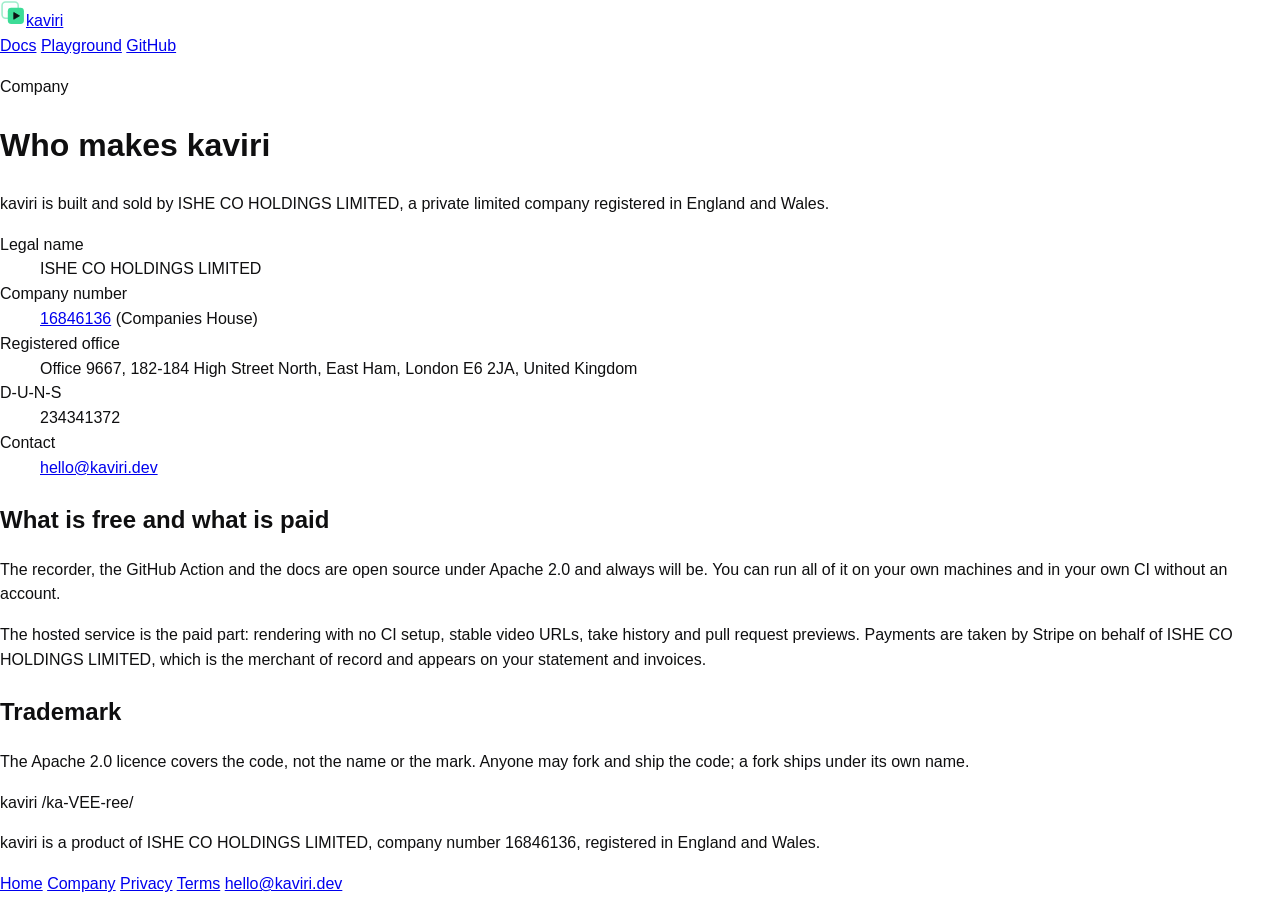
==== site/company/index.html @ cbbd6efd "New identity from the social kit, and company, privacy and terms pages The brand moves to the social" ====
<!doctype html>
<html lang="en">
<head>
<meta charset="utf-8">
<meta name="viewport" content="width=device-width, initial-scale=1">
<title>Company · kaviri</title>
<meta name="description" content="Who makes kaviri: ISHE CO HOLDINGS LIMITED, company 16846136, England and Wales.">
<link rel="canonical" href="https://kaviri.dev/company/">
<link rel="icon" href="/favicon.svg" type="image/svg+xml">
<link rel="stylesheet" href="/brand/tokens.css">
<link rel="stylesheet" href="/style.css">
<link rel="stylesheet" href="/docs.css">
</head>
<body>
<header class="site-head wrap">
  <a class="wordmark" href="/"><svg class="mark" viewBox="0 0 100 100" width="26" height="26" aria-hidden="true"><rect x="8" y="8" width="62" height="62" rx="13" fill="none" stroke="#3ddc97" stroke-width="6" opacity="0.5"/><rect x="30" y="30" width="62" height="62" rx="13" fill="#3ddc97"/><path d="M53 48L53 74L75 61Z" fill="#0e1013" stroke="#0e1013" stroke-width="3" stroke-linejoin="round"/></svg>kaviri</a>
  <nav>
    <a href="/docs/">Docs</a>
    <a href="/play/">Playground</a>
    <a href="https://github.com/thisisisheanesu/kaviri">GitHub</a>
  </nav>
</header>
<main class="wrap legal">
  <p class="eyebrow">Company</p>
  <h1>Who makes kaviri</h1>
  <p class="lede">kaviri is built and sold by ISHE CO HOLDINGS LIMITED, a private limited company registered in England and Wales.</p>
  <dl class="facts">
    <dt>Legal name</dt><dd>ISHE CO HOLDINGS LIMITED</dd>
    <dt>Company number</dt><dd><a href="https://find-and-update.company-information.service.gov.uk/company/16846136">16846136</a> (Companies House)</dd>
    <dt>Registered office</dt><dd>Office 9667, 182-184 High Street North, East Ham, London E6 2JA, United Kingdom</dd>
    <dt>D-U-N-S</dt><dd>234341372</dd>
    <dt>Contact</dt><dd><a href="mailto:hello@kaviri.dev">hello@kaviri.dev</a></dd>
  </dl>
  <h2>What is free and what is paid</h2>
  <p>The recorder, the GitHub Action and the docs are open source under Apache 2.0 and always will be. You can run all of it on your own machines and in your own CI without an account.</p>
  <p>The hosted service is the paid part: rendering with no CI setup, stable video URLs, take history and pull request previews. Payments are taken by Stripe on behalf of ISHE CO HOLDINGS LIMITED, which is the merchant of record and appears on your statement and invoices.</p>
  <h2>Trademark</h2>
  <p>The Apache 2.0 licence covers the code, not the name or the mark. Anyone may fork and ship the code; a fork ships under its own name.</p>
</main>
<footer class="site-foot wrap">
  <p class="pron">kaviri <span class="muted">/ka-VEE-ree/</span></p>
  <p>kaviri is a product of ISHE CO HOLDINGS LIMITED, company number 16846136, registered in England and Wales.</p>
  <div class="foot-links">
    <a href="/">Home</a>
    <a href="/company/">Company</a>
    <a href="/privacy/">Privacy</a>
    <a href="/terms/">Terms</a>
    <a href="mailto:hello@kaviri.dev">hello@kaviri.dev</a>
  </div>
</footer>
</body>
</html>
---- brand/tokens.css ----
/* kaviri design tokens.
   Every visible value in the landing page and the docs comes from here, so a
   colour or a size is changed in one place and nowhere else. Raw hex outside
   this file is a bug.

   Light is the default. Dark is applied twice on purpose: once from the OS
   preference, guarded so an explicit light choice always wins, and once from an
   explicit dark choice, so a theme toggle works without JavaScript touching
   anything but the data-theme attribute. */

/* Space Grotesk, variable 300 to 700, latin subset, self-hosted (SIL OFL 1.1). Display only:
   the h1/h2 and the wordmark. Body stays Inter. swap, so text is never invisible while it loads. */
@font-face {
  font-family: "Space Grotesk";
  src: url("fonts/space-grotesk.woff2") format("woff2");
  font-weight: 300 700;
  font-style: normal;
  font-display: swap;
}

:root {
  /* ---- Palette: the raw ramp -------------------------------------------- */
  /* Warm neutrals, not blue-grey. Paper, not screen. */
  --kv-white: #ffffff;
  --kv-n-50: #f7f7f5;
  --kv-n-100: #ededea;
  --kv-n-200: #dfdfdb;
  --kv-n-300: #c4c4be;
  --kv-n-400: #8a8a85;
  --kv-n-500: #5a5a57;
  --kv-n-600: #3a3a3a;
  --kv-n-700: #2a2a2b;
  --kv-n-800: #161617;
  --kv-ink: #0f0f10;

  /* One accent. Take green, the colour of the take that is running now. #3ddc97 is the brand
     colour and fills the mark everywhere, but it is 1.8:1 on paper, so on a light ground any
     text or control in the accent uses the deep shade, which is 5.4:1. */
  --kv-accent-700: #0b6e47;
  --kv-accent-600: #0e7a4f;
  --kv-accent-500: #3ddc97;
  --kv-accent-300: #7ff0bf;
  --kv-accent-wash: #e3f7ee;
  --kv-accent-wash-dark: #0f2a1f;
  --kv-brand-ground: #0e1013;

  /* Failure is its own colour now that the accent is green. Status only, never branding. */
  --kv-fail-600: #c43c22;
  --kv-fail-400: #ff6b5e;

  /* ---- Semantic colour: use these, not the ramp ------------------------- */
  --bg: var(--kv-white);
  --bg-subtle: var(--kv-n-50);
  --surface: var(--kv-white);
  --surface-raised: var(--kv-white);
  --code-bg: var(--kv-n-50);

  --text: var(--kv-ink);
  --text-muted: var(--kv-n-500);
  --text-faint: var(--kv-n-400);
  --text-inverse: var(--kv-n-50);

  --border: var(--kv-n-200);
  --border-strong: var(--kv-n-300);
  --border-inverse: var(--kv-n-700);

  --accent: var(--kv-accent-600);
  --accent-hover: var(--kv-accent-700);
  --accent-contrast: var(--kv-white);
  --brand: var(--kv-accent-500);
  --accent-wash: var(--kv-accent-wash);

  /* Success and failure exist because the product's whole claim is a build
     that passes or fails. They are status, never branding. */
  --ok: var(--kv-accent-600);
  --fail: var(--kv-fail-600);
  --focus: var(--kv-accent-600);
  --selection: var(--kv-accent-wash);

  /* ---- Type ------------------------------------------------------------- */
  --font-display: "Space Grotesk", "Inter", -apple-system, BlinkMacSystemFont, "Segoe UI", sans-serif;
  --font-sans: "Inter", -apple-system, BlinkMacSystemFont, "Segoe UI", Helvetica, Arial, sans-serif;
  --font-mono: "JetBrains Mono", ui-monospace, SFMono-Regular, "SF Mono", Menlo, Consolas, monospace;

  --text-2xs: 0.6875rem; /* 11px, only for the tracked-out eyebrow label */
  --text-xs: 0.75rem;
  --text-sm: 0.875rem;
  --text-base: 1rem;
  --text-md: 1.125rem;
  --text-lg: 1.375rem;
  --text-xl: 1.75rem;
  --text-2xl: 2.25rem;
  --text-3xl: 3rem;
  --text-4xl: 4rem;

  --leading-none: 1;
  --leading-tight: 1.15;
  --leading-snug: 1.3;
  --leading-normal: 1.55;
  --leading-loose: 1.7;

  --weight-regular: 400;
  --weight-medium: 500;
  --weight-semibold: 600;
  --weight-display: 700; /* Space Grotesk headings only */

  /* Big type needs negative tracking or it looks loose. Small caps labels need
     positive tracking or they look like a typo. */
  --tracking-display: -0.032em;
  --tracking-tight: -0.015em;
  --tracking-normal: 0;
  --tracking-caps: 0.09em;

  --measure: 68ch;
  --measure-narrow: 52ch;

  /* ---- Space: 4px base, no in-between values --------------------------- */
  --space-0: 0;
  --space-1: 0.25rem;
  --space-2: 0.5rem;
  --space-3: 0.75rem;
  --space-4: 1rem;
  --space-5: 1.5rem;
  --space-6: 2rem;
  --space-7: 3rem;
  --space-8: 4rem;
  --space-9: 6rem;
  --space-10: 8rem;
  --space-11: 12rem;

  --gutter: 1.5rem;
  --max-width: 1120px;
  --max-width-prose: 720px;

  /* ---- Radii: square by default ---------------------------------------- */
  --radius-0: 0;
  --radius-1: 3px;  /* buttons, inputs, chips */
  --radius-2: 6px;  /* cards, code blocks */
  --radius-3: 10px; /* media, the video frame */
  --radius-full: 999px;

  --border-width: 1px;

  /* ---- Elevation: borders first, shadow only when something floats ------ */
  --shadow-0: none;
  --shadow-1: 0 1px 2px rgba(15, 15, 16, 0.06);
  --shadow-2: 0 4px 12px rgba(15, 15, 16, 0.08);
  --shadow-3: 0 16px 48px rgba(15, 15, 16, 0.12);
  --ring: 0 0 0 3px rgba(14, 122, 79, 0.28);

  /* ---- Motion: short, and honest about easing -------------------------- */
  --duration-1: 90ms;
  --duration-2: 160ms;
  --duration-3: 320ms;
  --ease-out: cubic-bezier(0.22, 1, 0.36, 1);
  --ease-in-out: cubic-bezier(0.65, 0, 0.35, 1);
}

/* Dark from the OS preference. The :root:not([data-theme="light"]) guard is
   what lets an explicit light choice survive a dark system setting. */
@media (prefers-color-scheme: dark) {
  :root:not([data-theme="light"]) {
    --bg: #0b0b0c;
    --bg-subtle: #101012;
    --surface: #141416;
    --surface-raised: #1a1a1d;
    --code-bg: #131315;

    --text: #f2f2ef;
    --text-muted: #a1a1a0;
    --text-faint: #6e6e6c;
    --text-inverse: var(--kv-ink);

    --border: #26262a;
    --border-strong: #3a3a3f;
    --border-inverse: var(--kv-n-200);

    --accent: var(--kv-accent-500);
    --accent-hover: var(--kv-accent-300);
    --accent-contrast: var(--kv-brand-ground);
    --accent-wash: var(--kv-accent-wash-dark);

    --ok: var(--kv-accent-500);
    --fail: var(--kv-fail-400);
    --focus: var(--kv-accent-500);
    --selection: #12402d;

    --shadow-1: 0 1px 2px rgba(0, 0, 0, 0.5);
    --shadow-2: 0 4px 12px rgba(0, 0, 0, 0.55);
    --shadow-3: 0 16px 48px rgba(0, 0, 0, 0.65);
    --ring: 0 0 0 3px rgba(61, 220, 151, 0.32);
  }
}

/* Dark chosen explicitly. Same values, no media query, so the toggle is a
   single attribute on the html element. */
:root[data-theme="dark"] {
  --bg: #0b0b0c;
  --bg-subtle: #101012;
  --surface: #141416;
  --surface-raised: #1a1a1d;
  --code-bg: #131315;

  --text: #f2f2ef;
  --text-muted: #a1a1a0;
  --text-faint: #6e6e6c;
  --text-inverse: var(--kv-ink);

  --border: #26262a;
  --border-strong: #3a3a3f;
  --border-inverse: var(--kv-n-200);

  --accent: var(--kv-accent-500);
  --accent-hover: var(--kv-accent-300);
  --accent-contrast: var(--kv-brand-ground);
  --accent-wash: var(--kv-accent-wash-dark);

  --ok: var(--kv-accent-500);
  --fail: var(--kv-fail-400);
  --focus: var(--kv-accent-500);
  --selection: #12402d;

  --shadow-1: 0 1px 2px rgba(0, 0, 0, 0.5);
  --shadow-2: 0 4px 12px rgba(0, 0, 0, 0.55);
  --shadow-3: 0 16px 48px rgba(0, 0, 0, 0.65);
  --ring: 0 0 0 3px rgba(61, 220, 151, 0.32);
}

/* ---- The small amount of base styling the tokens imply ----------------- */

html {
  color-scheme: light dark;
  -webkit-text-size-adjust: 100%;
}

body {
  /* Explicit, so a page that forgets to set one still has the right paper. */
  background: var(--bg);
  color: var(--text);
  font-family: var(--font-sans);
  font-size: var(--text-base);
  line-height: var(--leading-normal);
  font-weight: var(--weight-regular);
  margin: 0;
  -webkit-font-smoothing: antialiased;
  text-rendering: optimizeLegibility;
}

::selection {
  background: var(--selection);
  color: var(--text);
}

:focus-visible {
  outline: 2px solid var(--focus);
  outline-offset: 2px;
}

@media (prefers-reduced-motion: reduce) {
  *,
  *::before,
  *::after {
    animation-duration: 0.01ms !important;
    transition-duration: 0.01ms !important;
    scroll-behavior: auto !important;
  }
}
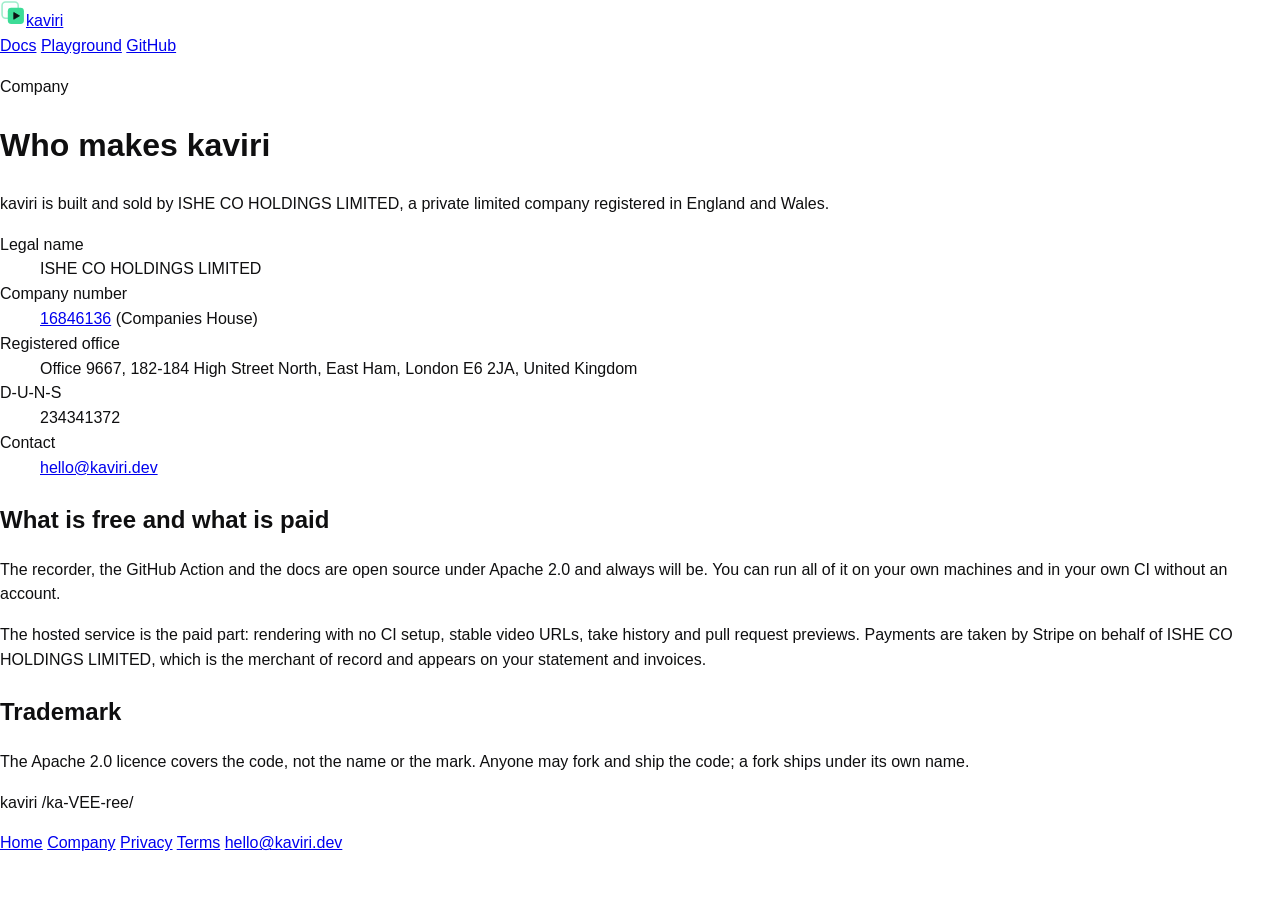
==== commit fdc57c16: "Keep the company name out of footers; it stays in the terms, privacy and company pages" ====
--- a/site/company/index.html
+++ b/site/company/index.html
@@ -39,7 +39,6 @@
 </main>
 <footer class="site-foot wrap">
   <p class="pron">kaviri <span class="muted">/ka-VEE-ree/</span></p>
-  <p>kaviri is a product of ISHE CO HOLDINGS LIMITED, company number 16846136, registered in England and Wales.</p>
   <div class="foot-links">
     <a href="/">Home</a>
     <a href="/company/">Company</a>
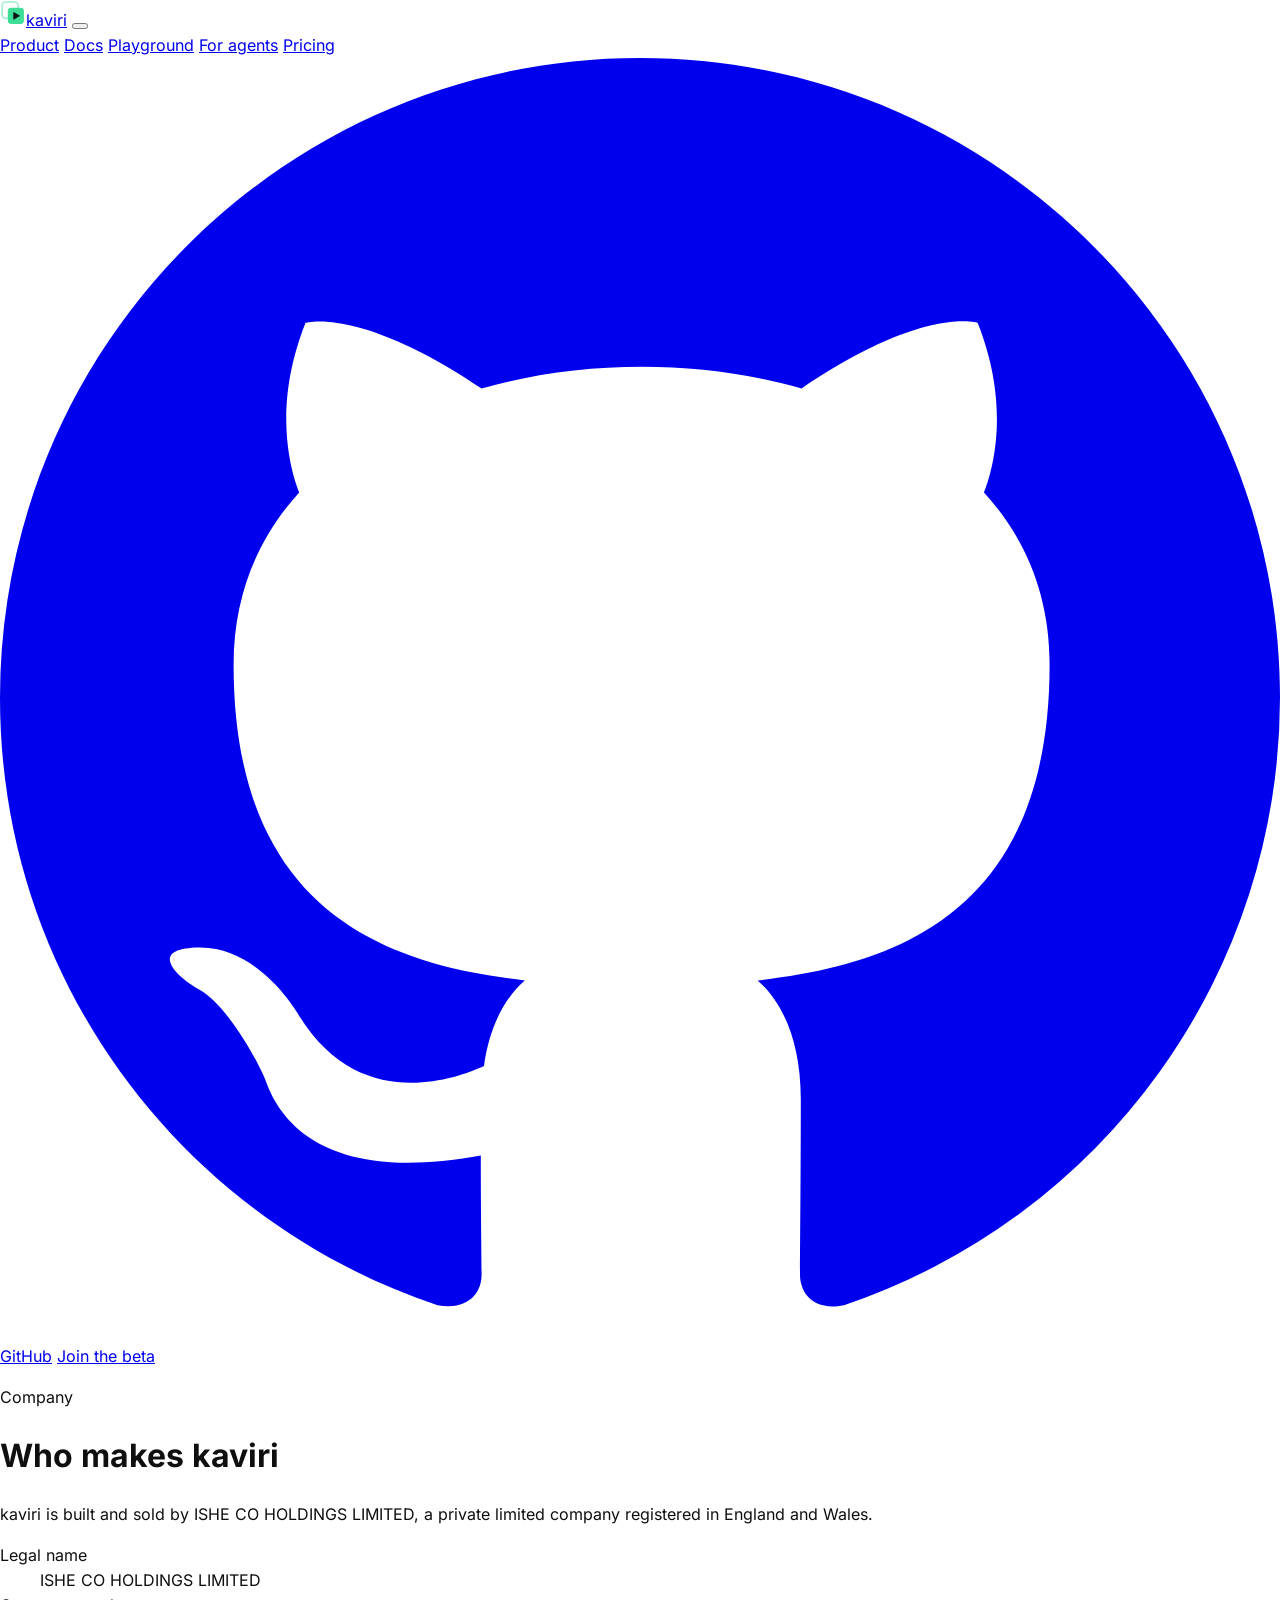
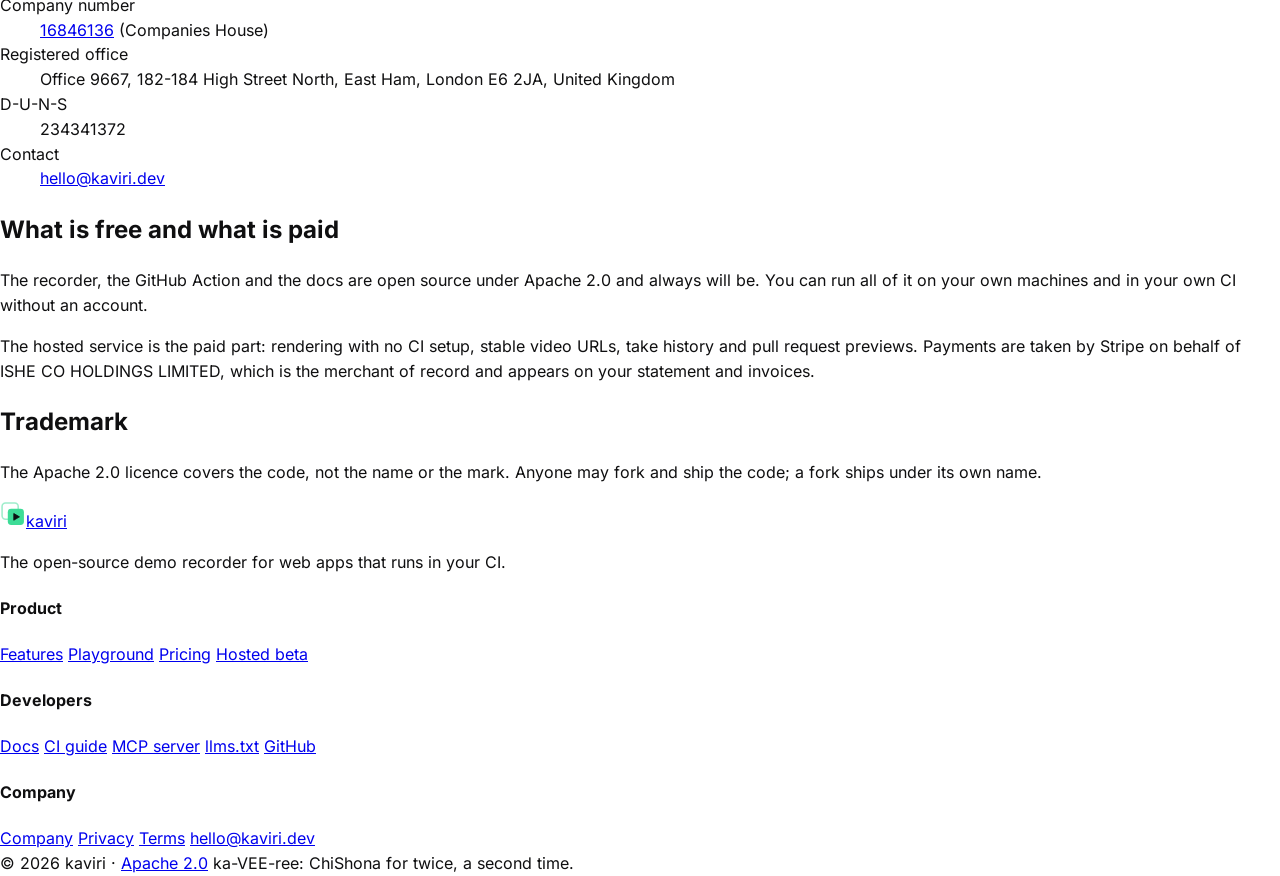
==== commit b139b9c0: "Redesign kaviri.dev, add a custom video player, and let the playground's recording play The blob: pr" ====
--- a/site/company/index.html
+++ b/site/company/index.html
@@ -7,18 +7,33 @@
 <meta name="description" content="Who makes kaviri: ISHE CO HOLDINGS LIMITED, company 16846136, England and Wales.">
 <link rel="canonical" href="https://kaviri.dev/company/">
 <link rel="icon" href="/favicon.svg" type="image/svg+xml">
-<link rel="stylesheet" href="/brand/tokens.css">
-<link rel="stylesheet" href="/style.css">
-<link rel="stylesheet" href="/docs.css">
+<link rel="stylesheet" href="/brand/tokens.css?v=3">
+<link rel="stylesheet" href="/style.css?v=3">
+<link rel="stylesheet" href="/docs.css?v=3">
+<script src="/site.js?v=3"></script>
 </head>
 <body>
-<header class="site-head wrap">
-  <a class="wordmark" href="/"><svg class="mark" viewBox="0 0 100 100" width="26" height="26" aria-hidden="true"><rect x="8" y="8" width="62" height="62" rx="13" fill="none" stroke="#3ddc97" stroke-width="6" opacity="0.5"/><rect x="30" y="30" width="62" height="62" rx="13" fill="#3ddc97"/><path d="M53 48L53 74L75 61Z" fill="#0e1013" stroke="#0e1013" stroke-width="3" stroke-linejoin="round"/></svg>kaviri</a>
-  <nav>
-    <a href="/docs/">Docs</a>
-    <a href="/play/">Playground</a>
-    <a href="https://github.com/thisisisheanesu/kaviri">GitHub</a>
-  </nav>
+<header class="site-head" data-nav="closed">
+  <div class="wrap head-in">
+    <a class="wordmark" href="/"><svg class="mark" viewBox="0 0 100 100" width="26" height="26" aria-hidden="true"><rect x="8" y="8" width="62" height="62" rx="13" fill="none" stroke="#3ddc97" stroke-width="6" opacity="0.5"/><rect x="30" y="30" width="62" height="62" rx="13" fill="#3ddc97"/><path d="M53 48L53 74L75 61Z" fill="#0e1013" stroke="#0e1013" stroke-width="3" stroke-linejoin="round"/></svg>kaviri</a>
+    <button class="nav-toggle" type="button" id="nav-toggle"
+            aria-expanded="false" aria-controls="site-nav" aria-label="Menu">
+      <span class="bars" aria-hidden="true"></span>
+    </button>
+    <nav id="site-nav" aria-label="Main">
+      <div class="nav-links">
+        <a href="/#features">Product</a>
+        <a href="/docs/">Docs</a>
+        <a href="/play/">Playground</a>
+        <a href="/docs/mcp/">For agents</a>
+        <a href="/#pricing">Pricing</a>
+        <span class="nav-cta">
+          <a class="btn btn-ghost btn-sm gh-stars" href="https://github.com/thisisisheanesu/kaviri"><svg viewBox="0 0 16 16" fill="currentColor" aria-hidden="true"><path d="M8 0C3.58 0 0 3.58 0 8c0 3.54 2.29 6.53 5.47 7.59.4.07.55-.17.55-.38 0-.19-.01-.82-.01-1.49-2.01.37-2.53-.49-2.69-.94-.09-.23-.48-.94-.82-1.13-.28-.15-.68-.52-.01-.53.63-.01 1.08.58 1.23.82.72 1.21 1.87.87 2.33.66.07-.52.28-.87.51-1.07-1.78-.2-3.64-.89-3.64-3.95 0-.87.31-1.59.82-2.15-.08-.2-.36-1.02.08-2.12 0 0 .67-.21 2.2.82.64-.18 1.32-.27 2-.27.68 0 1.36.09 2 .27 1.53-1.04 2.2-.82 2.2-.82.44 1.1.16 1.92.08 2.12.51.56.82 1.27.82 2.15 0 3.07-1.87 3.75-3.65 3.95.29.25.54.73.54 1.48 0 1.07-.01 1.93-.01 2.2 0 .21.15.46.55.38A8.013 8.013 0 0016 8c0-4.42-3.58-8-8-8z"/></svg>GitHub</a>
+          <a class="btn btn-primary btn-sm" href="/#waitlist">Join the beta</a>
+        </span>
+      </div>
+    </nav>
+  </div>
 </header>
 <main class="wrap legal">
   <p class="eyebrow">Company</p>
@@ -37,15 +52,40 @@
   <h2>Trademark</h2>
   <p>The Apache 2.0 licence covers the code, not the name or the mark. Anyone may fork and ship the code; a fork ships under its own name.</p>
 </main>
-<footer class="site-foot wrap">
-  <p class="pron">kaviri <span class="muted">/ka-VEE-ree/</span></p>
-  <div class="foot-links">
-    <a href="/">Home</a>
-    <a href="/company/">Company</a>
-    <a href="/privacy/">Privacy</a>
-    <a href="/terms/">Terms</a>
-    <a href="mailto:hello@kaviri.dev">hello@kaviri.dev</a>
+<footer class="site-foot">
+  <div class="wrap foot-grid">
+    <div class="foot-brand">
+      <a class="wordmark" href="/"><svg class="mark" viewBox="0 0 100 100" width="26" height="26" aria-hidden="true"><rect x="8" y="8" width="62" height="62" rx="13" fill="none" stroke="#3ddc97" stroke-width="6" opacity="0.5"/><rect x="30" y="30" width="62" height="62" rx="13" fill="#3ddc97"/><path d="M53 48L53 74L75 61Z" fill="#0e1013" stroke="#0e1013" stroke-width="3" stroke-linejoin="round"/></svg>kaviri</a>
+      <p>The open-source demo recorder for web apps that runs in your CI.</p>
+    </div>
+    <div class="foot-col">
+      <h4>Product</h4>
+      <a href="/#features">Features</a>
+      <a href="/play/">Playground</a>
+      <a href="/#pricing">Pricing</a>
+      <a href="/#waitlist">Hosted beta</a>
+    </div>
+    <div class="foot-col">
+      <h4>Developers</h4>
+      <a href="/docs/">Docs</a>
+      <a href="/docs/ci/">CI guide</a>
+      <a href="/docs/mcp/">MCP server</a>
+      <a href="/llms.txt">llms.txt</a>
+      <a href="https://github.com/thisisisheanesu/kaviri">GitHub</a>
+    </div>
+    <div class="foot-col">
+      <h4>Company</h4>
+      <a href="/company/">Company</a>
+      <a href="/privacy/">Privacy</a>
+      <a href="/terms/">Terms</a>
+      <a href="mailto:hello@kaviri.dev">hello@kaviri.dev</a>
+    </div>
+  </div>
+  <div class="wrap foot-base">
+    <span>&copy; 2026 kaviri &middot; <a href="https://github.com/thisisisheanesu/kaviri/blob/main/LICENSE">Apache 2.0</a></span>
+    <span><span class="pron">ka-VEE-ree</span>: ChiShona for twice, a second time.</span>
   </div>
 </footer>
+<script src="/nav.js?v=3"></script>
 </body>
 </html>
--- a/brand/tokens.css
+++ b/brand/tokens.css
@@ -14,6 +14,15 @@
   font-family: "Space Grotesk";
   src: url("fonts/space-grotesk.woff2") format("woff2");
   font-weight: 300 700;
+  font-style: normal;
+  font-display: swap;
+}
+
+/* Inter, variable 400 to 700, latin subset, self-hosted (SIL OFL 1.1). The body face. */
+@font-face {
+  font-family: "Inter";
+  src: url("fonts/inter.woff2") format("woff2");
+  font-weight: 400 700;
   font-style: normal;
   font-display: swap;
 }
